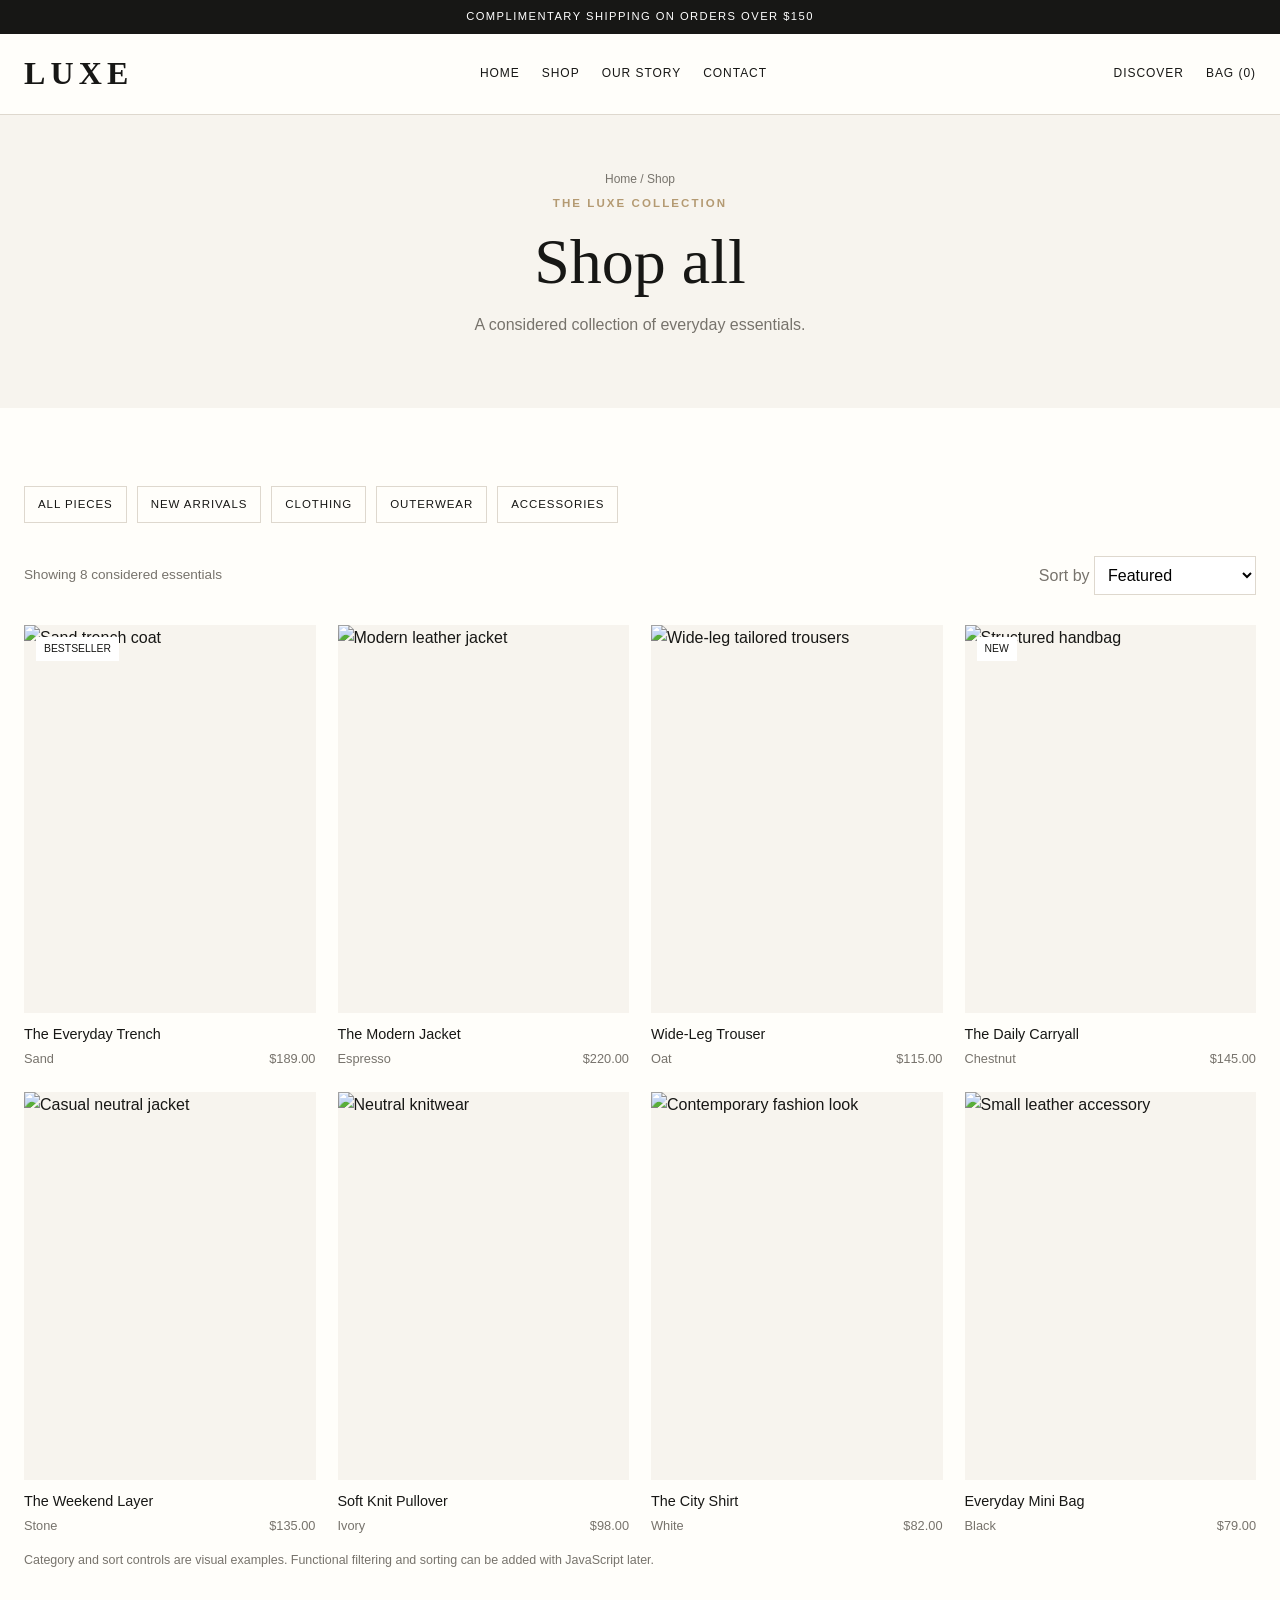
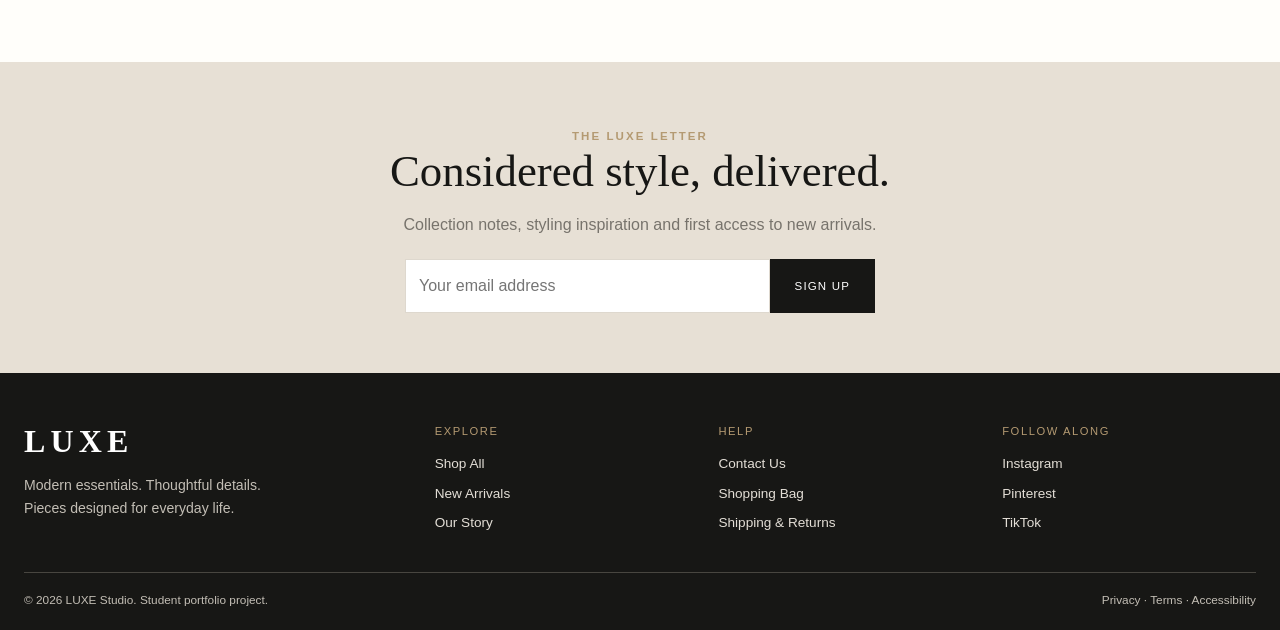
==== shop.html @ 5bc2e3d0 "commit my luxe-fashion-store" ====
<!doctype html>
<html lang="en"><head><meta charset="utf-8"><meta name="viewport" content="width=device-width, initial-scale=1">
<meta name="description" content="Discover considered modern fashion essentials at LUXE."><title>Shop All | LUXE</title>
<link rel="preconnect" href="https://images.unsplash.com"><link rel="stylesheet" href="styles.css"></head>
<body><div class="announcement">Complimentary shipping on orders over $150</div>
<header class="site-header"><div class="container navbar">
<a class="logo" href="index.html">LUXE</a>
<nav class="nav-links" aria-label="Main navigation"><a href="index.html">Home</a><a href="shop.html">Shop</a><a href="about.html">Our Story</a><a href="contact.html">Contact</a></nav>
<div class="nav-actions"><a href="shop.html">Discover</a><a href="cart.html">Bag (0)</a></div>
</div></header><main>
<section class="page-hero"><div class="container"><div class="breadcrumb"><a href="index.html">Home</a> / Shop</div><span class="eyebrow">The LUXE collection</span><h1>Shop all</h1><p class="muted">A considered collection of everyday essentials.</p></div></section>
<section class="section"><div class="container"><div class="category-links"><a href="#all">All pieces</a><a href="#all">New arrivals</a><a href="#all">Clothing</a><a href="#all">Outerwear</a><a href="#all">Accessories</a></div>
<div class="shop-toolbar"><p>Showing 8 considered essentials</p><label class="muted" for="sort">Sort by <select id="sort"><option>Featured</option><option>Price: low to high</option><option>Price: high to low</option><option>Newest</option></select></label></div><div class="product-grid" id="all">
<article class="product-card"><a href="product.html" class="product-image"><img src="https://images.unsplash.com/photo-1548126032-079a0fb0099d?auto=format&fit=crop&w=700&q=85" alt="Sand trench coat"><span class="product-tag">Bestseller</span></a><div class="product-info"><h3><a href="product.html">The Everyday Trench</a></h3><div class="product-meta"><span>Sand</span><span>$189.00</span></div></div></article><article class="product-card"><a href="product.html" class="product-image"><img src="https://images.unsplash.com/photo-1551028719-00167b16eac5?auto=format&fit=crop&w=700&q=85" alt="Modern leather jacket"></a><div class="product-info"><h3><a href="product.html">The Modern Jacket</a></h3><div class="product-meta"><span>Espresso</span><span>$220.00</span></div></div></article><article class="product-card"><a href="product.html" class="product-image"><img src="https://images.unsplash.com/photo-1594633312681-425c7b97ccd1?auto=format&fit=crop&w=700&q=85" alt="Wide-leg tailored trousers"></a><div class="product-info"><h3><a href="product.html">Wide-Leg Trouser</a></h3><div class="product-meta"><span>Oat</span><span>$115.00</span></div></div></article><article class="product-card"><a href="product.html" class="product-image"><img src="https://images.unsplash.com/photo-1548036328-c9fa89d128fa?auto=format&fit=crop&w=700&q=85" alt="Structured handbag"><span class="product-tag">New</span></a><div class="product-info"><h3><a href="product.html">The Daily Carryall</a></h3><div class="product-meta"><span>Chestnut</span><span>$145.00</span></div></div></article><article class="product-card"><a href="product.html" class="product-image"><img src="https://images.unsplash.com/photo-1591047139829-d91aecb6caea?auto=format&fit=crop&w=700&q=85" alt="Casual neutral jacket"></a><div class="product-info"><h3><a href="product.html">The Weekend Layer</a></h3><div class="product-meta"><span>Stone</span><span>$135.00</span></div></div></article><article class="product-card"><a href="product.html" class="product-image"><img src="https://images.unsplash.com/photo-1544441893-675973e31985?auto=format&fit=crop&w=700&q=85" alt="Neutral knitwear"></a><div class="product-info"><h3><a href="product.html">Soft Knit Pullover</a></h3><div class="product-meta"><span>Ivory</span><span>$98.00</span></div></div></article><article class="product-card"><a href="product.html" class="product-image"><img src="https://images.unsplash.com/photo-1529139574466-a303027c1d8b?auto=format&fit=crop&w=700&q=85" alt="Contemporary fashion look"></a><div class="product-info"><h3><a href="product.html">The City Shirt</a></h3><div class="product-meta"><span>White</span><span>$82.00</span></div></div></article><article class="product-card"><a href="product.html" class="product-image"><img src="https://images.unsplash.com/photo-1584917865442-de89df76afd3?auto=format&fit=crop&w=700&q=85" alt="Small leather accessory"></a><div class="product-info"><h3><a href="product.html">Everyday Mini Bag</a></h3><div class="product-meta"><span>Black</span><span>$79.00</span></div></div></article></div><p class="notice">Category and sort controls are visual examples. Functional filtering and sorting can be added with JavaScript later.</p></div></section></main><section class="newsletter"><div class="container"><span class="eyebrow">The LUXE letter</span><h2>Considered style, delivered.</h2><p>Collection notes, styling inspiration and first access to new arrivals.</p><form class="newsletter-form" action="#"><input type="email" placeholder="Your email address" aria-label="Your email address"><button class="button" type="submit">Sign Up</button></form></div></section>
<footer class="site-footer"><div class="container"><div class="footer-grid">
<div class="footer-brand"><a class="logo" href="index.html">LUXE</a><p>Modern essentials. Thoughtful details. Pieces designed for everyday life.</p></div>
<div><div class="footer-title">Explore</div><div class="footer-links"><a href="shop.html">Shop All</a><a href="shop.html#new-arrivals">New Arrivals</a><a href="about.html">Our Story</a></div></div>
<div><div class="footer-title">Help</div><div class="footer-links"><a href="contact.html">Contact Us</a><a href="cart.html">Shopping Bag</a><a href="contact.html">Shipping & Returns</a></div></div>
<div><div class="footer-title">Follow Along</div><div class="footer-links"><a href="#">Instagram</a><a href="#">Pinterest</a><a href="#">TikTok</a></div></div>
</div><div class="footer-bottom"><span>© 2026 LUXE Studio. Student portfolio project.</span><span>Privacy · Terms · Accessibility</span></div></div></footer></body></html>
---- styles.css ----
:root{
    --ivory:#f7f4ee;
    --white:#fffefa;
    --ink:#171715;
    --muted:#77736c;
    --gold:#b49a72;
    --sand:#e7e0d5;
    --line:#ded8ce;
    --max:1240px;
    --serif:Georgia,
    'Times New Roman',serif;
    --sans:Arial,Helvetica,sans-serif
}
*{box-sizing:border-box}html{scroll-behavior:smooth}body{margin:0;background:var(--white);color:var(--ink);font:16px/1.6 var(--sans)}img{display:block;width:100%;height:auto}a{color:inherit;text-decoration:none}input,textarea,select,button{font:inherit}.container{width:min(var(--max),calc(100% - 48px));margin:auto}.announcement{padding:8px;text-align:center;background:var(--ink);color:white;font-size:.7rem;letter-spacing:.13em;text-transform:uppercase}.site-header{border-bottom:1px solid var(--line);background:var(--white)}.navbar{min-height:80px;display:flex;align-items:center;justify-content:space-between;gap:24px}.logo{font:700 2rem var(--serif);letter-spacing:.16em}.nav-links,.nav-actions{display:flex;align-items:center;gap:22px}.nav-links a,.nav-actions a{font-size:.75rem;text-transform:uppercase;letter-spacing:.08em}.nav-links a:hover,.nav-actions a:hover,.footer-links a:hover{color:var(--gold)}h1,h2,.serif{font-family:var(--serif);font-weight:400;line-height:1.08}h1{font-size:clamp(2.8rem,5vw,5.2rem);margin:18px 0}h2{font-size:clamp(2rem,3.5vw,3.1rem);margin:0 0 16px}h3{line-height:1.3}.eyebrow{color:var(--gold);font-size:.72rem;font-weight:700;text-transform:uppercase;letter-spacing:.18em}.muted,.hero-copy p,.product-info .product-meta,.promo-copy p,.value-card p{color:var(--muted)}.button{display:inline-flex;align-items:center;justify-content:center;min-height:48px;padding:12px 24px;border:1px solid var(--ink);background:var(--ink);color:white;text-transform:uppercase;letter-spacing:.1em;font-size:.72rem;transition:.25s}.button:hover{background:transparent;color:var(--ink);transform:translateY(-2px)}.button-light{background:transparent;color:var(--ink)}.button-light:hover{background:var(--ink);color:white}.hero{display:grid;grid-template-columns:1fr 1fr;min-height:570px;background:var(--ivory)}.hero-copy{display:flex;flex-direction:column;align-items:flex-start;justify-content:center;padding:clamp(32px,7vw,90px)}.hero-copy p{max-width:440px;margin-bottom:28px}.hero-image{min-height:450px;background:var(--sand)}.hero-image img{height:100%;object-fit:cover}.section{padding:78px 0}.section-heading{display:flex;align-items:end;justify-content:space-between;gap:20px;margin-bottom:28px}.section-heading p{color:var(--muted);margin:0}.text-link{border-bottom:1px solid;padding-bottom:4px;font-size:.75rem;text-transform:uppercase;letter-spacing:.1em;white-space:nowrap}.collection-grid{display:grid;grid-template-columns:repeat(3,1fr);gap:18px}.collection-card{position:relative;min-height:390px;overflow:hidden;background:var(--sand)}.collection-card img{height:100%;min-height:390px;object-fit:cover;transition:transform .45s}.collection-card:hover img{transform:scale(1.04)}.collection-label{position:absolute;bottom:20px;left:20px;background:var(--white);padding:10px 15px}.collection-label strong{display:block;font:1.3rem var(--serif)}.collection-label span{font-size:.65rem;text-transform:uppercase;letter-spacing:.1em}.product-grid{display:grid;grid-template-columns:repeat(4,minmax(0,1fr));gap:22px}.product-card{min-width:0}.product-image{position:relative;display:block;aspect-ratio:3/4;overflow:hidden;background:var(--ivory)}.product-image img{height:100%;object-fit:cover;transition:transform .4s}.product-card:hover .product-image img{transform:scale(1.04)}.product-tag{position:absolute;top:12px;left:12px;background:white;padding:4px 8px;font-size:.65rem;text-transform:uppercase}.product-info{padding-top:12px}.product-info h3{font-size:.9rem;font-weight:500;margin:0 0 5px}.product-meta{display:flex;justify-content:space-between;gap:8px;font-size:.8rem}.promo{display:grid;grid-template-columns:1fr 1fr;align-items:center;background:var(--ivory)}.promo-image,.promo-image img{height:100%;min-height:420px;object-fit:cover}.promo-copy{padding:clamp(30px,6vw,78px)}.promo-copy p{max-width:450px}.values-grid{display:grid;grid-template-columns:repeat(3,1fr);gap:28px}.value-card{border-top:1px solid var(--line);padding-top:20px}.value-card .number{color:var(--gold);font-size:.72rem;letter-spacing:.12em}.value-card h3{font:1.5rem var(--serif);margin:10px 0}.newsletter{padding:60px 20px;text-align:center;background:var(--sand)}.newsletter p{color:var(--muted)}.newsletter-form{display:flex;max-width:470px;margin:22px auto 0}.newsletter-form input{flex:1;min-width:0;padding:13px;border:1px solid var(--line)}.site-footer{background:var(--ink);color:white;padding:50px 0 20px}.footer-grid{display:grid;grid-template-columns:1.5fr 1fr 1fr 1fr;gap:30px;padding-bottom:38px}.footer-brand p{max-width:280px;color:#c3beb5;font-size:.88rem}.footer-title{color:var(--gold);font-size:.7rem;letter-spacing:.14em;text-transform:uppercase;margin-bottom:12px}.footer-links{display:grid;gap:8px;color:#e3ded6;font-size:.85rem}.footer-bottom{border-top:1px solid #484640;padding-top:18px;color:#c3beb5;font-size:.74rem;display:flex;justify-content:space-between;gap:15px}.page-hero{background:var(--ivory);padding:55px 0;text-align:center}.page-hero h1{font-size:clamp(2.6rem,5vw,4rem);margin:12px 0}.breadcrumb{color:var(--muted);font-size:.75rem}.category-links{display:flex;flex-wrap:wrap;gap:10px;margin-bottom:28px}.category-links a{border:1px solid var(--line);padding:8px 13px;font-size:.72rem;text-transform:uppercase;letter-spacing:.08em}.shop-toolbar{display:flex;justify-content:space-between;gap:15px;align-items:center;margin-bottom:25px}.shop-toolbar p{color:var(--muted);font-size:.85rem}.shop-toolbar select{padding:9px;border:1px solid var(--line);background:white}.product-layout{display:grid;grid-template-columns:1.05fr .95fr;gap:50px;align-items:start}.gallery{display:grid;grid-template-columns:1fr 1fr;gap:12px}.gallery img{aspect-ratio:4/5;object-fit:cover;background:var(--ivory)}.product-detail-copy{position:sticky;top:25px}.product-detail-copy h1{font-size:clamp(2.3rem,4vw,3.5rem)}.detail-price{font-size:1.1rem;margin-bottom:18px}.detail-rule{border:0;border-top:1px solid var(--line);margin:24px 0}.option-label,.contact-form label{display:block;font-size:.72rem;text-transform:uppercase;letter-spacing:.1em;margin-bottom:10px}.size-options{display:flex;gap:8px;margin-bottom:22px}.size-options label{cursor:pointer}.size-options input{position:absolute;opacity:0}.size-options span{display:grid;place-items:center;width:43px;height:43px;border:1px solid var(--line);font-size:.8rem}.size-options input:checked+span{background:var(--ink);color:white}.full-width{width:100%}.detail-note,.notice{font-size:.78rem;color:var(--muted);margin-top:15px}.detail-note{background:var(--ivory);padding:14px}.about-intro{display:grid;grid-template-columns:1fr 1fr;gap:48px;align-items:center}.about-intro img{max-height:650px;object-fit:cover}.about-copy p{color:var(--muted)}.contact-layout{display:grid;grid-template-columns:.8fr 1.2fr;gap:50px}.contact-info,.order-summary{background:var(--ivory);padding:28px}.contact-info p{color:var(--muted)}.contact-info h3{font:1.4rem var(--serif)}.contact-form{display:grid;gap:16px}.form-row{display:grid;grid-template-columns:1fr 1fr;gap:15px}.contact-form input,.contact-form textarea,.contact-form select{width:100%;display:block;margin-top:6px;padding:12px;border:1px solid var(--line);background:white}.contact-form textarea{min-height:145px;resize:vertical}.cart-layout{display:grid;grid-template-columns:1.5fr .8fr;gap:38px;align-items:start}.cart-item{display:grid;grid-template-columns:115px 1fr auto;gap:17px;padding:18px 0;border-bottom:1px solid var(--line)}.cart-item img{width:115px;aspect-ratio:3/4;object-fit:cover}.cart-item h3{font-weight:500;margin:0 0 4px}.cart-item p{font-size:.82rem;color:var(--muted);margin:4px 0}.quantity{display:inline-block;border:1px solid var(--line);padding:3px 9px;font-size:.8rem}.item-price{white-space:nowrap;font-size:.88rem}.order-summary h2{font-size:1.7rem}.summary-row{display:flex;justify-content:space-between;gap:12px;margin:13px 0;font-size:.86rem}.summary-total{border-top:1px solid var(--line);padding-top:15px;font-weight:bold}.spacer-top{margin-top:25px}.center{text-align:center}
@media(max-width:900px){.nav-links{gap:12px}.nav-links a,.nav-actions a{font-size:.68rem}.product-grid{grid-template-columns:repeat(2,minmax(0,1fr))}.collection-grid{grid-template-columns:repeat(2,1fr)}.collection-card:last-child{display:none}.footer-grid{grid-template-columns:repeat(2,1fr)}.product-layout,.contact-layout,.cart-layout{grid-template-columns:1fr}.product-detail-copy{position:static}.about-intro{gap:25px}}
@media(max-width:640px){.container{width:calc(100% - 30px)}.announcement{font-size:.6rem}.navbar{padding:15px 0;flex-wrap:wrap;justify-content:center;gap:10px}.logo{width:100%;text-align:center;font-size:1.7rem}.nav-links{width:100%;justify-content:center;flex-wrap:wrap;gap:8px 15px}.nav-actions{display:none}.hero{grid-template-columns:1fr}.hero-copy{padding:42px 24px}.hero-image{min-height:350px}.section{padding:52px 0}.section-heading{align-items:flex-start;flex-direction:column}.collection-grid{grid-template-columns:1fr 1fr;gap:11px}.collection-card,.collection-card img{min-height:240px}.collection-card:last-child{display:block}.collection-grid .collection-card:nth-child(3){grid-column:1/-1}.collection-grid .collection-card:nth-child(3) img{min-height:260px}.collection-label{left:9px;bottom:9px;padding:8px 10px}.collection-label strong{font-size:1rem}.collection-label span{font-size:.58rem}.product-grid{gap:22px 12px}.product-info h3{font-size:.82rem}.product-meta{font-size:.75rem;flex-wrap:wrap}.promo{grid-template-columns:1fr}.promo-image,.promo-image img{min-height:300px}.promo-copy{padding:32px 24px}.values-grid{grid-template-columns:1fr;gap:24px}.newsletter{padding:45px 18px}.newsletter-form{flex-direction:column;gap:8px}.footer-grid{grid-template-columns:1fr 1fr;gap:25px 17px}.footer-brand{grid-column:1/-1}.footer-bottom{flex-direction:column}.page-hero{padding:40px 0}.shop-toolbar{align-items:flex-start;flex-direction:column}.gallery{gap:8px}.about-intro{grid-template-columns:1fr}.about-intro img{max-height:430px}.form-row{grid-template-columns:1fr}.contact-layout{gap:24px}.cart-item{grid-template-columns:85px 1fr;gap:12px}.cart-item img{width:85px}.item-price{grid-column:2}.cart-item .text-link{font-size:.68rem}}
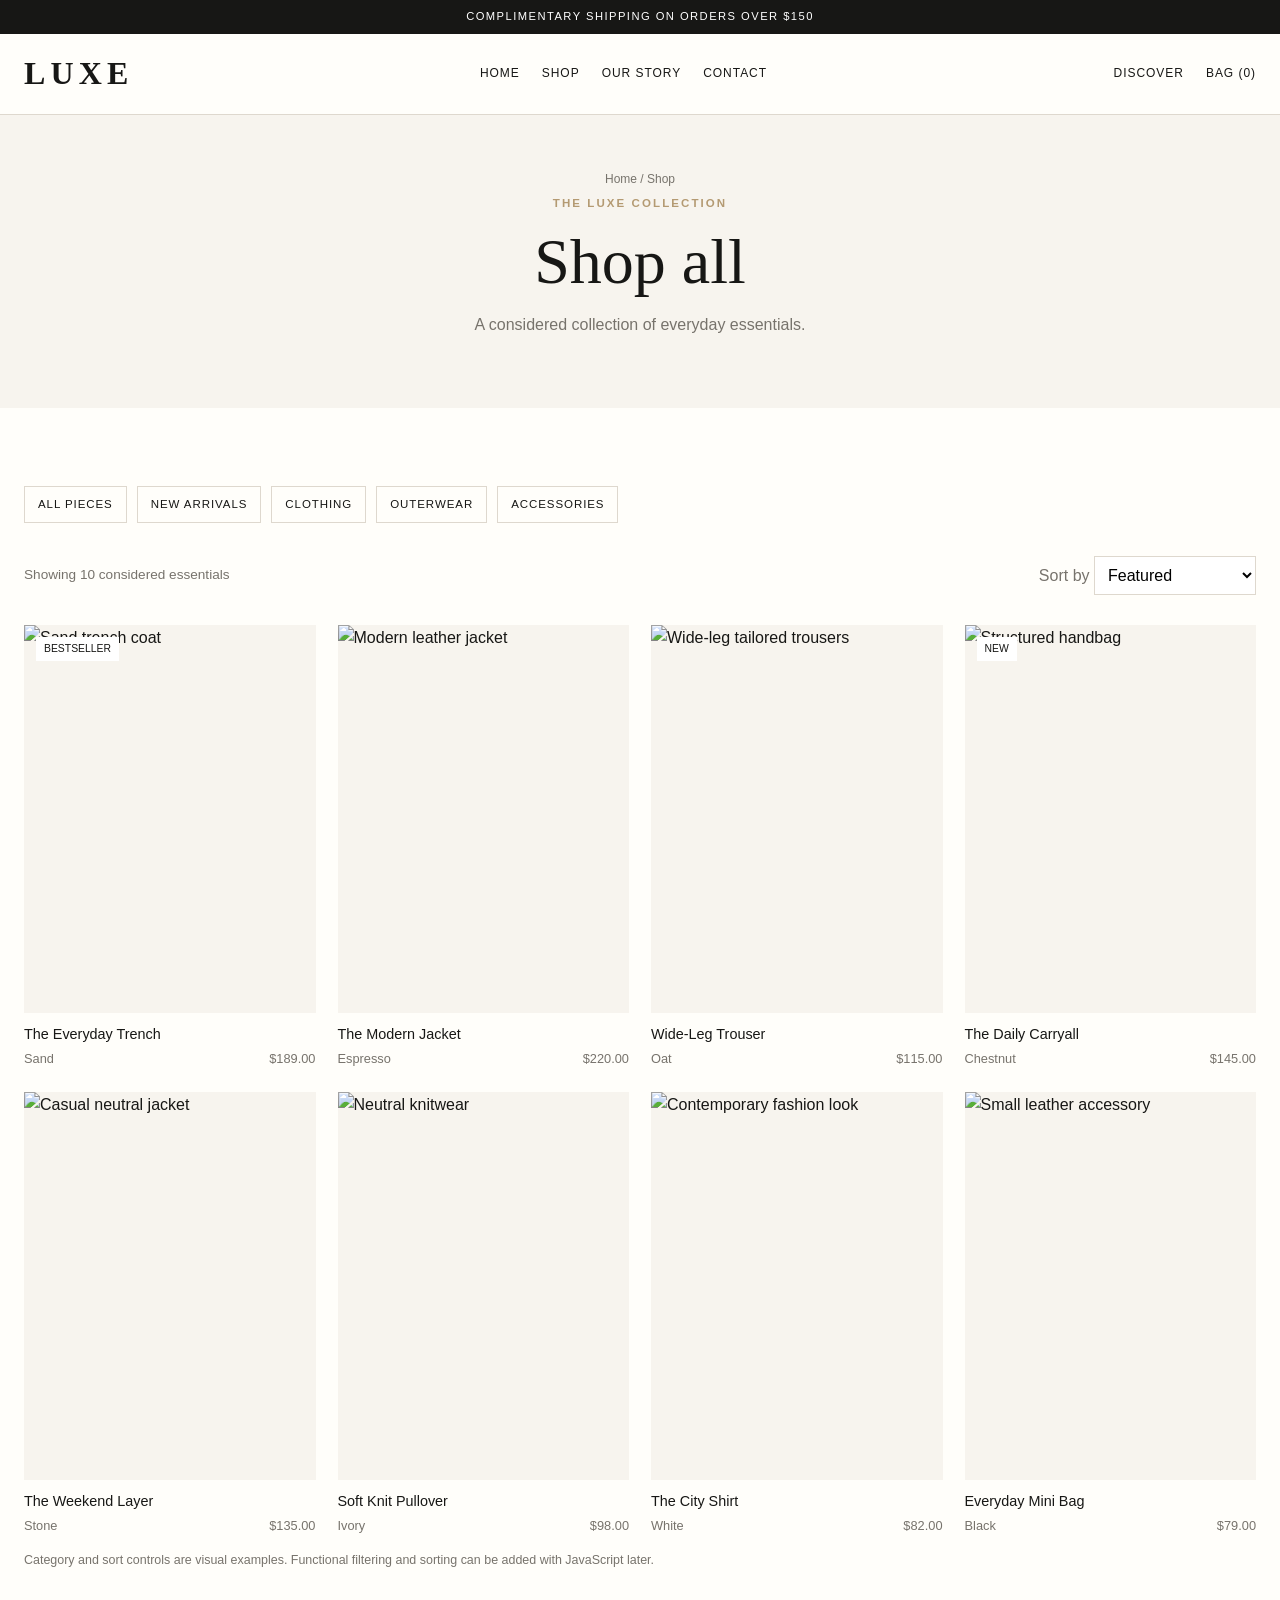
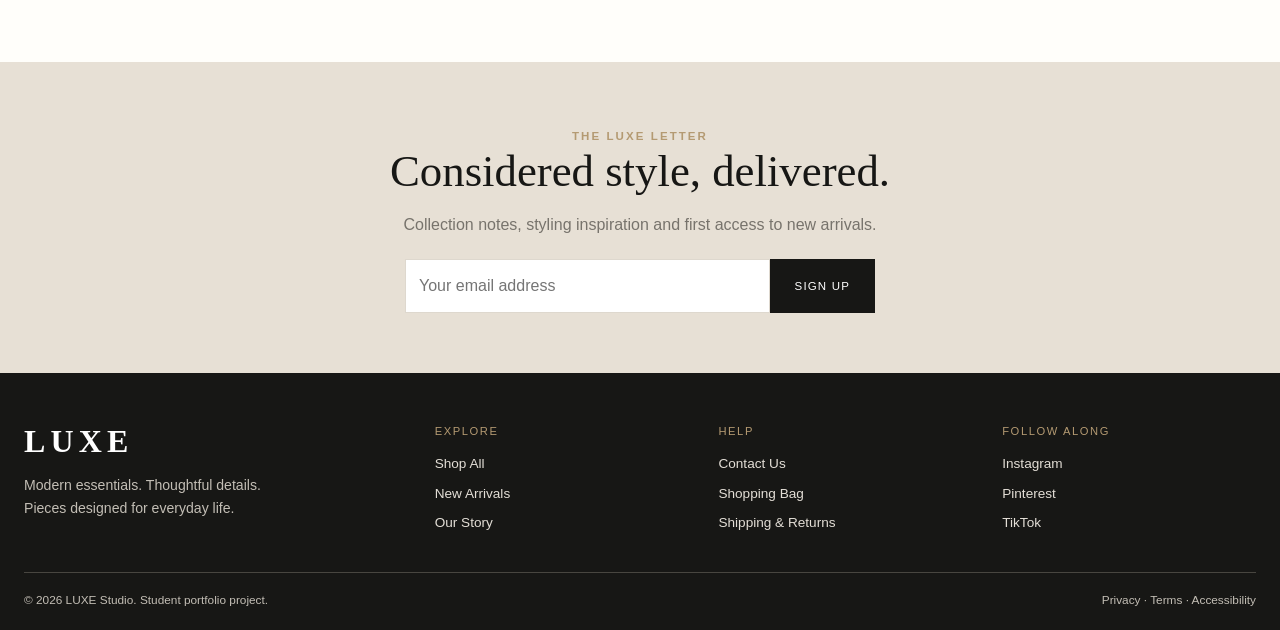
==== commit 358cc628: "Add New file called work.html and some changes in the index and shop file" ====
--- a/shop.html
+++ b/shop.html
@@ -10,7 +10,7 @@
 </div></header><main>
 <section class="page-hero"><div class="container"><div class="breadcrumb"><a href="index.html">Home</a> / Shop</div><span class="eyebrow">The LUXE collection</span><h1>Shop all</h1><p class="muted">A considered collection of everyday essentials.</p></div></section>
 <section class="section"><div class="container"><div class="category-links"><a href="#all">All pieces</a><a href="#all">New arrivals</a><a href="#all">Clothing</a><a href="#all">Outerwear</a><a href="#all">Accessories</a></div>
-<div class="shop-toolbar"><p>Showing 8 considered essentials</p><label class="muted" for="sort">Sort by <select id="sort"><option>Featured</option><option>Price: low to high</option><option>Price: high to low</option><option>Newest</option></select></label></div><div class="product-grid" id="all">
+<div class="shop-toolbar"><p>Showing 10 considered essentials</p><label class="muted" for="sort">Sort by <select id="sort"><option>Featured</option><option>Price: low to high</option><option>Price: high to low</option><option>Newest</option></select></label></div><div class="product-grid" id="all">
 <article class="product-card"><a href="product.html" class="product-image"><img src="https://images.unsplash.com/photo-1548126032-079a0fb0099d?auto=format&fit=crop&w=700&q=85" alt="Sand trench coat"><span class="product-tag">Bestseller</span></a><div class="product-info"><h3><a href="product.html">The Everyday Trench</a></h3><div class="product-meta"><span>Sand</span><span>$189.00</span></div></div></article><article class="product-card"><a href="product.html" class="product-image"><img src="https://images.unsplash.com/photo-1551028719-00167b16eac5?auto=format&fit=crop&w=700&q=85" alt="Modern leather jacket"></a><div class="product-info"><h3><a href="product.html">The Modern Jacket</a></h3><div class="product-meta"><span>Espresso</span><span>$220.00</span></div></div></article><article class="product-card"><a href="product.html" class="product-image"><img src="https://images.unsplash.com/photo-1594633312681-425c7b97ccd1?auto=format&fit=crop&w=700&q=85" alt="Wide-leg tailored trousers"></a><div class="product-info"><h3><a href="product.html">Wide-Leg Trouser</a></h3><div class="product-meta"><span>Oat</span><span>$115.00</span></div></div></article><article class="product-card"><a href="product.html" class="product-image"><img src="https://images.unsplash.com/photo-1548036328-c9fa89d128fa?auto=format&fit=crop&w=700&q=85" alt="Structured handbag"><span class="product-tag">New</span></a><div class="product-info"><h3><a href="product.html">The Daily Carryall</a></h3><div class="product-meta"><span>Chestnut</span><span>$145.00</span></div></div></article><article class="product-card"><a href="product.html" class="product-image"><img src="https://images.unsplash.com/photo-1591047139829-d91aecb6caea?auto=format&fit=crop&w=700&q=85" alt="Casual neutral jacket"></a><div class="product-info"><h3><a href="product.html">The Weekend Layer</a></h3><div class="product-meta"><span>Stone</span><span>$135.00</span></div></div></article><article class="product-card"><a href="product.html" class="product-image"><img src="https://images.unsplash.com/photo-1544441893-675973e31985?auto=format&fit=crop&w=700&q=85" alt="Neutral knitwear"></a><div class="product-info"><h3><a href="product.html">Soft Knit Pullover</a></h3><div class="product-meta"><span>Ivory</span><span>$98.00</span></div></div></article><article class="product-card"><a href="product.html" class="product-image"><img src="https://images.unsplash.com/photo-1529139574466-a303027c1d8b?auto=format&fit=crop&w=700&q=85" alt="Contemporary fashion look"></a><div class="product-info"><h3><a href="product.html">The City Shirt</a></h3><div class="product-meta"><span>White</span><span>$82.00</span></div></div></article><article class="product-card"><a href="product.html" class="product-image"><img src="https://images.unsplash.com/photo-1584917865442-de89df76afd3?auto=format&fit=crop&w=700&q=85" alt="Small leather accessory"></a><div class="product-info"><h3><a href="product.html">Everyday Mini Bag</a></h3><div class="product-meta"><span>Black</span><span>$79.00</span></div></div></article></div><p class="notice">Category and sort controls are visual examples. Functional filtering and sorting can be added with JavaScript later.</p></div></section></main><section class="newsletter"><div class="container"><span class="eyebrow">The LUXE letter</span><h2>Considered style, delivered.</h2><p>Collection notes, styling inspiration and first access to new arrivals.</p><form class="newsletter-form" action="#"><input type="email" placeholder="Your email address" aria-label="Your email address"><button class="button" type="submit">Sign Up</button></form></div></section>
 <footer class="site-footer"><div class="container"><div class="footer-grid">
 <div class="footer-brand"><a class="logo" href="index.html">LUXE</a><p>Modern essentials. Thoughtful details. Pieces designed for everyday life.</p></div>
